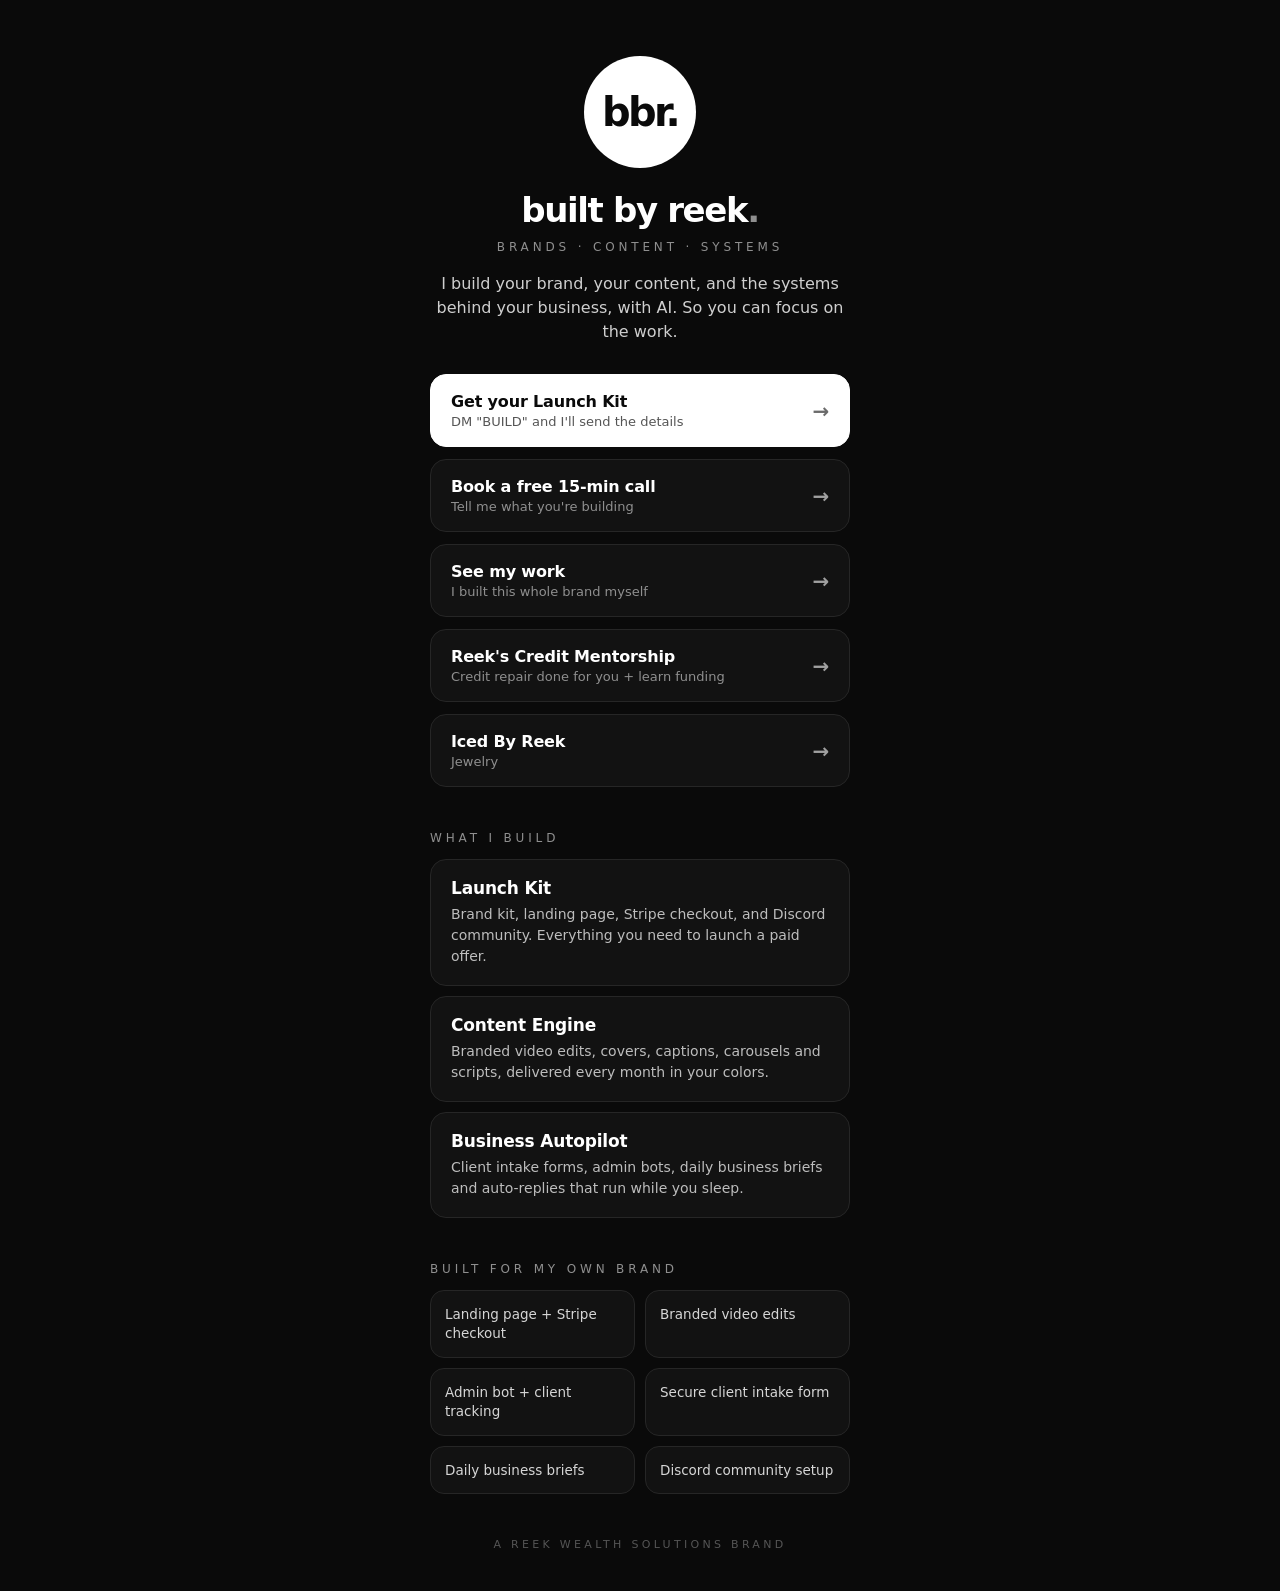
==== bbr/index.html @ bef9d637 "Add Built By Reek link-in-bio page at /bbr Co-Authored-By: Claude Opus 5.5 <noreply@anthropic.com> C" ====
<!doctype html>
<html lang="en"><head>
<meta charset="utf-8"><meta name="viewport" content="width=device-width,initial-scale=1">
<title>built by reek.</title>
<meta name="description" content="Brands, content & systems built with AI. A Reek Wealth Solutions brand.">
<meta property="og:title" content="built by reek.">
<meta property="og:description" content="Brands · Content · Systems, built with AI.">
<meta property="og:image" content="https://reeksolutions.github.io/bbr/og.jpg">
<meta name="theme-color" content="#0a0a0a">
<link rel="icon" href="favicon.png"><link rel="apple-touch-icon" href="icon.png">
<style>
@font-face{font-family:IT;font-weight:800;font-display:swap;src:url(inter-tight-latin-800-normal.woff2)}
@font-face{font-family:IT;font-weight:500;font-display:swap;src:url(inter-tight-latin-500-normal.woff2)}
:root{--bg:#0a0a0a;--fg:#fff;--dim:#8f8f8f;--line:#262626;--card:#121212}
*{margin:0;padding:0;box-sizing:border-box}
html{-webkit-text-size-adjust:100%}
body{background:var(--bg);color:var(--fg);font-family:IT,system-ui,-apple-system,sans-serif;font-weight:500;min-height:100vh;display:flex;justify-content:center}
.wrap{width:100%;max-width:460px;padding:56px 20px 40px}
header{text-align:center}
.dot{width:112px;height:112px;border-radius:50%;background:#fff;color:#0a0a0a;display:flex;align-items:center;justify-content:center;margin:0 auto;font-weight:800;font-size:40px;letter-spacing:-.065em}
h1{font-weight:800;font-size:34px;letter-spacing:-.04em;margin-top:22px}
h1 i{font-style:normal;color:var(--dim)}
.tag{margin-top:10px;font-size:12px;letter-spacing:.32em;color:var(--dim)}
.lede{margin-top:18px;font-size:16px;line-height:1.5;color:#cfcfcf}
.links{margin-top:30px;display:flex;flex-direction:column;gap:12px}
.btn{display:flex;align-items:center;justify-content:space-between;gap:12px;padding:17px 20px;border-radius:16px;border:1px solid var(--line);background:var(--card);color:var(--fg);text-decoration:none;font-weight:800;font-size:16px;letter-spacing:-.01em;transition:transform .12s,border-color .12s}
.btn:hover{border-color:#555;transform:translateY(-1px)}
.btn small{display:block;font-weight:500;font-size:13px;color:var(--dim);margin-top:3px;letter-spacing:0}
.btn.primary{background:#fff;color:#0a0a0a;border-color:#fff}
.btn.primary small{color:#555}
.arr{font-size:20px;opacity:.6;flex:none}
h2{margin:44px 0 14px;font-size:12px;letter-spacing:.32em;color:var(--dim);font-weight:500}
.svc{border:1px solid var(--line);border-radius:16px;padding:18px 20px;margin-bottom:10px;background:var(--card)}
.svc b{font-weight:800;font-size:17px;letter-spacing:-.01em}
.svc p{margin-top:6px;font-size:14px;line-height:1.5;color:#bdbdbd}
.proof{display:grid;grid-template-columns:1fr 1fr;gap:10px}
.proof div{border:1px solid var(--line);border-radius:14px;padding:14px;font-size:13.5px;line-height:1.4;color:#d6d6d6;background:var(--card)}
footer{margin-top:44px;text-align:center;font-size:11px;letter-spacing:.3em;color:#555}
</style></head><body><div class="wrap">

<header>
 <div class="dot">bbr.</div>
 <h1>built by reek<i>.</i></h1>
 <div class="tag">BRANDS · CONTENT · SYSTEMS</div>
 <p class="lede">I build your brand, your content, and the systems behind your business, with AI. So you can focus on the work.</p>
</header>

<nav class="links">
 <a class="btn primary" href="https://ig.me/m/builtbyreek"><span>Get your Launch Kit<small>DM "BUILD" and I'll send the details</small></span><span class="arr">→</span></a>
 <a class="btn" href="https://ig.me/m/builtbyreek"><span>Book a free 15-min call<small>Tell me what you're building</small></span><span class="arr">→</span></a>
 <a class="btn" href="https://reeksolutions.github.io/"><span>See my work<small>I built this whole brand myself</small></span><span class="arr">→</span></a>
 <a class="btn" href="https://reeksolutions.github.io/"><span>Reek's Credit Mentorship<small>Credit repair done for you + learn funding</small></span><span class="arr">→</span></a>
 <a class="btn" href="https://instagram.com/icedbyreek"><span>Iced By Reek<small>Jewelry</small></span><span class="arr">→</span></a>
</nav>

<h2>WHAT I BUILD</h2>
<div class="svc"><b>Launch Kit</b><p>Brand kit, landing page, Stripe checkout, and Discord community. Everything you need to launch a paid offer.</p></div>
<div class="svc"><b>Content Engine</b><p>Branded video edits, covers, captions, carousels and scripts, delivered every month in your colors.</p></div>
<div class="svc"><b>Business Autopilot</b><p>Client intake forms, admin bots, daily business briefs and auto-replies that run while you sleep.</p></div>

<h2>BUILT FOR MY OWN BRAND</h2>
<div class="proof">
 <div>Landing page + Stripe checkout</div><div>Branded video edits</div>
 <div>Admin bot + client tracking</div><div>Secure client intake form</div>
 <div>Daily business briefs</div><div>Discord community setup</div>
</div>

<footer>A REEK WEALTH SOLUTIONS BRAND</footer>
</div></body></html>
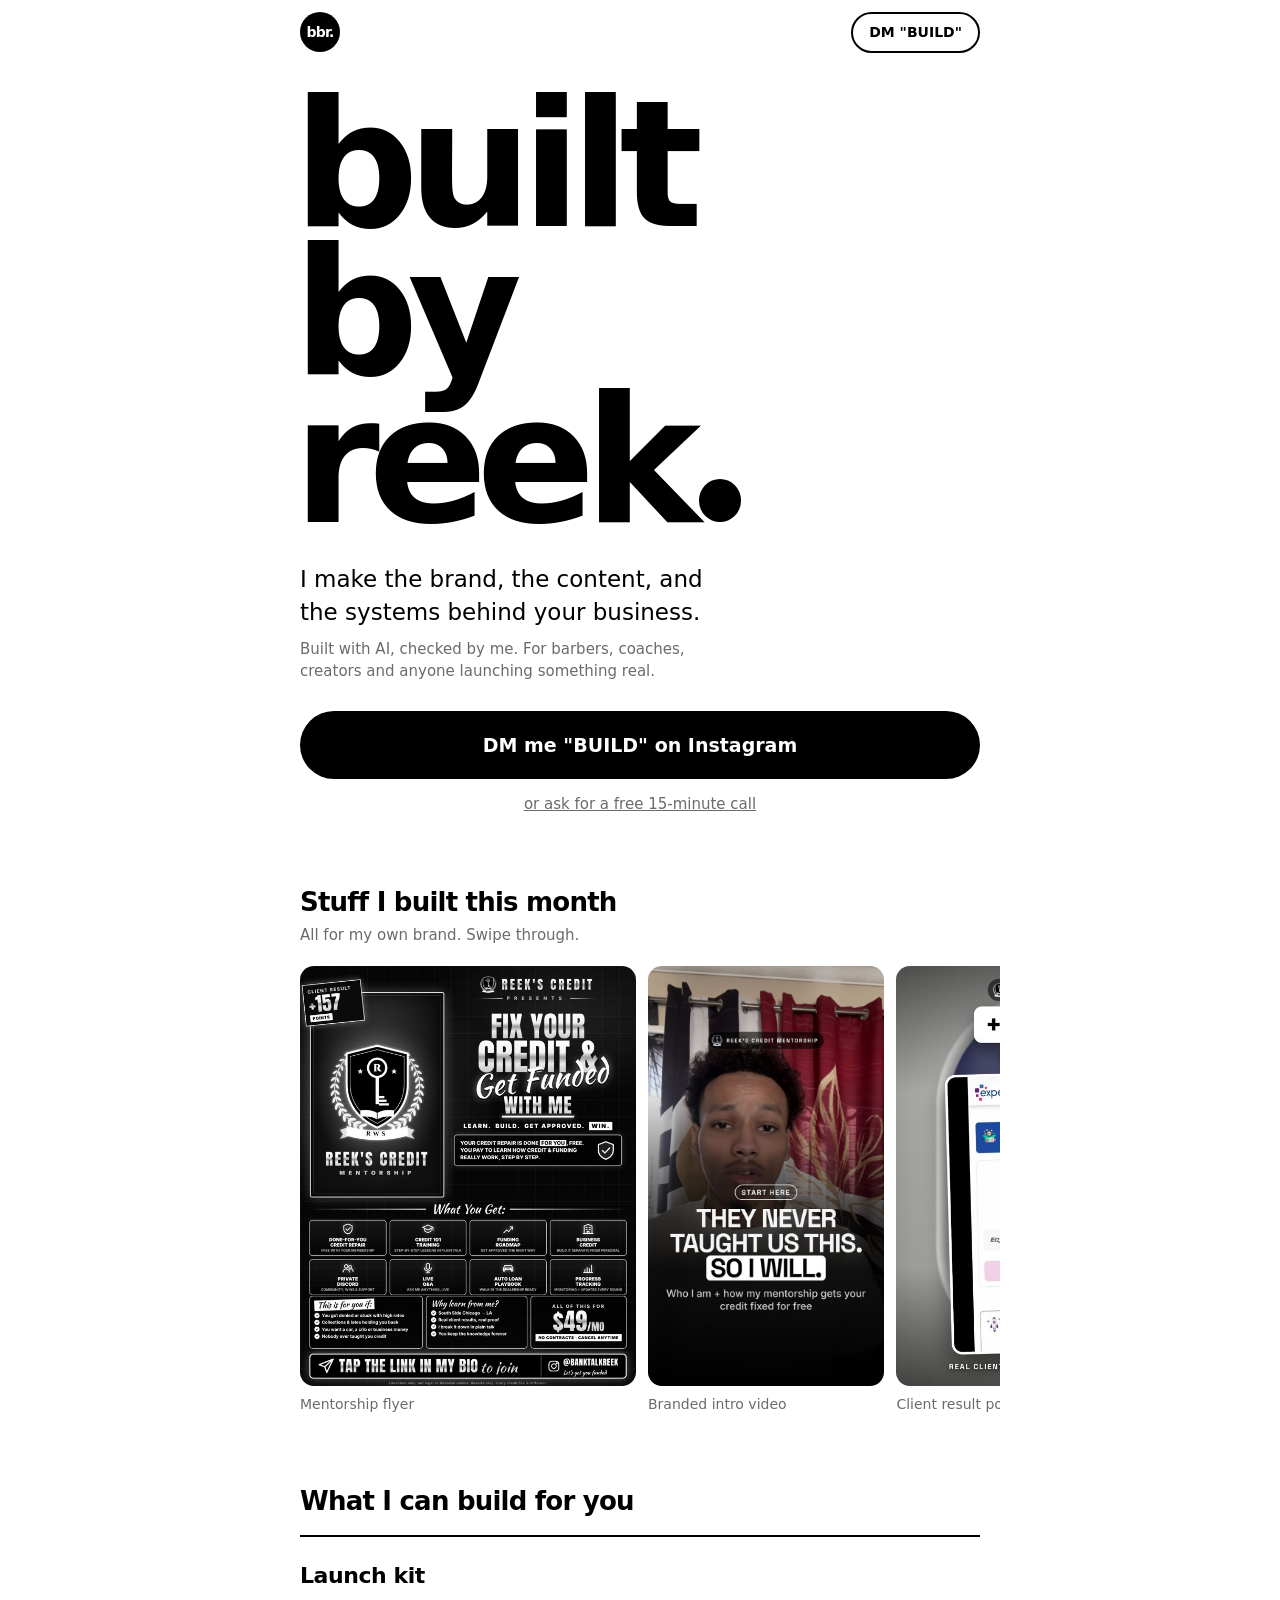
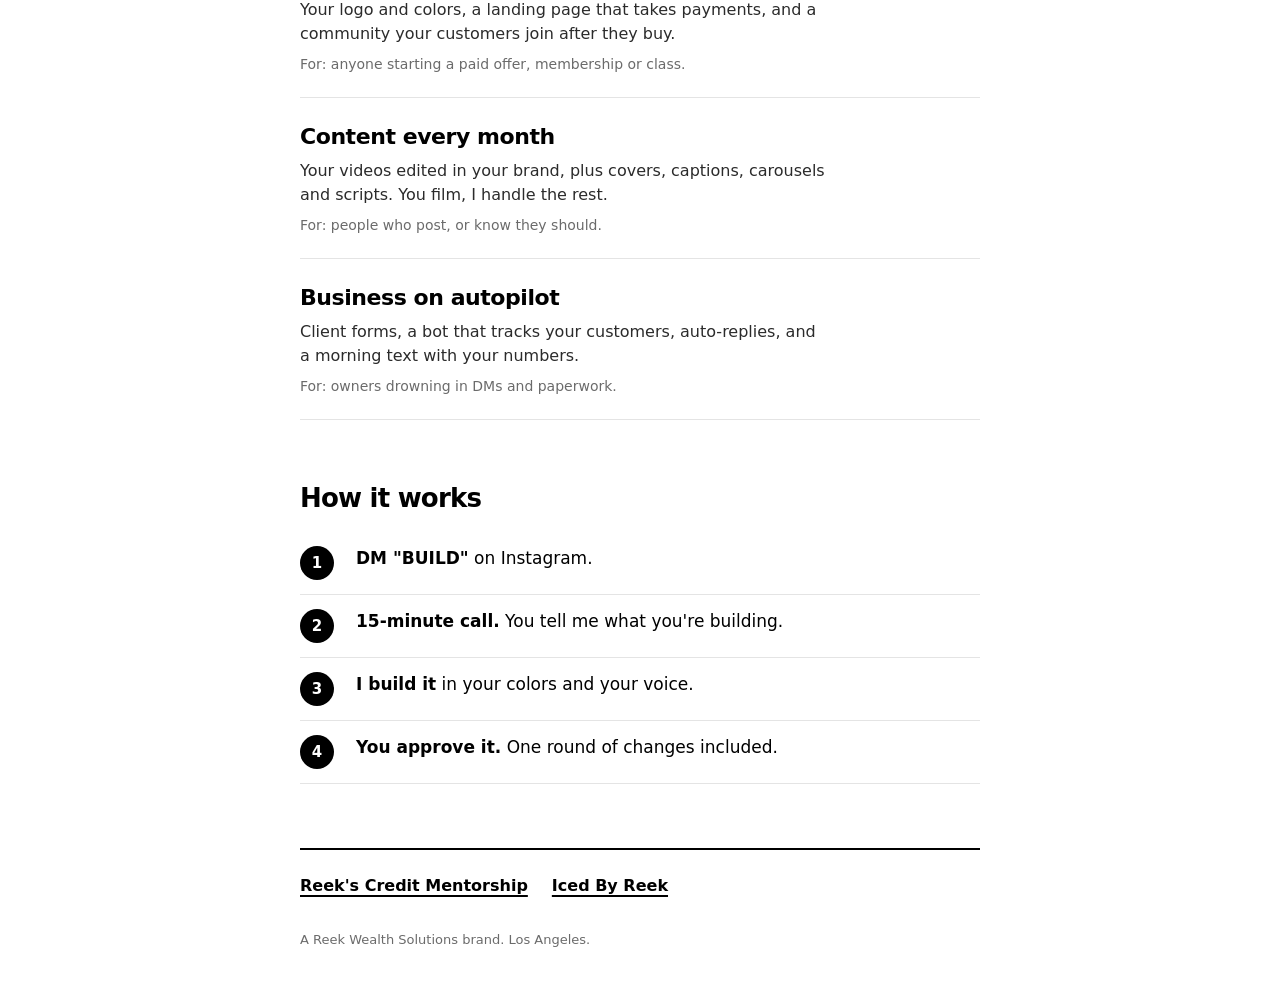
==== commit 405434d3: "Redesign Built By Reek page: work wall, offers, steps Co-Authored-By: Claude Opus 5.5 <noreply@anthr" ====
--- a/bbr/index.html
+++ b/bbr/index.html
@@ -2,68 +2,126 @@
 <html lang="en"><head>
 <meta charset="utf-8"><meta name="viewport" content="width=device-width,initial-scale=1">
 <title>built by reek.</title>
-<meta name="description" content="Brands, content & systems built with AI. A Reek Wealth Solutions brand.">
+<meta name="description" content="I build your brand, your content, and the systems behind your business. A Reek Wealth Solutions brand from Los Angeles.">
 <meta property="og:title" content="built by reek.">
-<meta property="og:description" content="Brands · Content · Systems, built with AI.">
+<meta property="og:description" content="Brands, content and systems for people building something.">
 <meta property="og:image" content="https://reeksolutions.github.io/bbr/og.jpg">
-<meta name="theme-color" content="#0a0a0a">
+<meta name="theme-color" content="#ffffff">
 <link rel="icon" href="favicon.png"><link rel="apple-touch-icon" href="icon.png">
 <style>
 @font-face{font-family:IT;font-weight:800;font-display:swap;src:url(inter-tight-latin-800-normal.woff2)}
 @font-face{font-family:IT;font-weight:500;font-display:swap;src:url(inter-tight-latin-500-normal.woff2)}
-:root{--bg:#0a0a0a;--fg:#fff;--dim:#8f8f8f;--line:#262626;--card:#121212}
+:root{--ink:#000;--paper:#fff;--soft:#6b6b6b;--rule:#e4e4e4;--wash:#f3f3f3}
 *{margin:0;padding:0;box-sizing:border-box}
 html{-webkit-text-size-adjust:100%}
-body{background:var(--bg);color:var(--fg);font-family:IT,system-ui,-apple-system,sans-serif;font-weight:500;min-height:100vh;display:flex;justify-content:center}
-.wrap{width:100%;max-width:460px;padding:56px 20px 40px}
-header{text-align:center}
-.dot{width:112px;height:112px;border-radius:50%;background:#fff;color:#0a0a0a;display:flex;align-items:center;justify-content:center;margin:0 auto;font-weight:800;font-size:40px;letter-spacing:-.065em}
-h1{font-weight:800;font-size:34px;letter-spacing:-.04em;margin-top:22px}
-h1 i{font-style:normal;color:var(--dim)}
-.tag{margin-top:10px;font-size:12px;letter-spacing:.32em;color:var(--dim)}
-.lede{margin-top:18px;font-size:16px;line-height:1.5;color:#cfcfcf}
-.links{margin-top:30px;display:flex;flex-direction:column;gap:12px}
-.btn{display:flex;align-items:center;justify-content:space-between;gap:12px;padding:17px 20px;border-radius:16px;border:1px solid var(--line);background:var(--card);color:var(--fg);text-decoration:none;font-weight:800;font-size:16px;letter-spacing:-.01em;transition:transform .12s,border-color .12s}
-.btn:hover{border-color:#555;transform:translateY(-1px)}
-.btn small{display:block;font-weight:500;font-size:13px;color:var(--dim);margin-top:3px;letter-spacing:0}
-.btn.primary{background:#fff;color:#0a0a0a;border-color:#fff}
-.btn.primary small{color:#555}
-.arr{font-size:20px;opacity:.6;flex:none}
-h2{margin:44px 0 14px;font-size:12px;letter-spacing:.32em;color:var(--dim);font-weight:500}
-.svc{border:1px solid var(--line);border-radius:16px;padding:18px 20px;margin-bottom:10px;background:var(--card)}
-.svc b{font-weight:800;font-size:17px;letter-spacing:-.01em}
-.svc p{margin-top:6px;font-size:14px;line-height:1.5;color:#bdbdbd}
-.proof{display:grid;grid-template-columns:1fr 1fr;gap:10px}
-.proof div{border:1px solid var(--line);border-radius:14px;padding:14px;font-size:13.5px;line-height:1.4;color:#d6d6d6;background:var(--card)}
-footer{margin-top:44px;text-align:center;font-size:11px;letter-spacing:.3em;color:#555}
-</style></head><body><div class="wrap">
+body{background:var(--paper);color:var(--ink);font-family:IT,system-ui,-apple-system,sans-serif;font-weight:500;line-height:1.5}
+a{color:inherit}
+a:focus-visible,button:focus-visible{outline:3px solid var(--ink);outline-offset:3px}
+.page{max-width:720px;margin:0 auto;padding:0 20px}
 
-<header>
- <div class="dot">bbr.</div>
- <h1>built by reek<i>.</i></h1>
- <div class="tag">BRANDS · CONTENT · SYSTEMS</div>
- <p class="lede">I build your brand, your content, and the systems behind your business, with AI. So you can focus on the work.</p>
-</header>
+/* top bar */
+.top{position:sticky;top:0;z-index:5;background:rgba(255,255,255,.92);backdrop-filter:blur(8px);-webkit-backdrop-filter:blur(8px)}
+.top .page{display:flex;align-items:center;justify-content:space-between;height:64px}
+.mark{width:40px;height:40px;border-radius:50%;background:var(--ink);color:var(--paper);display:flex;align-items:center;justify-content:center;font-weight:800;font-size:14px;letter-spacing:-.06em;text-decoration:none}
+.pill{font-weight:800;font-size:14px;text-decoration:none;border:2px solid var(--ink);border-radius:999px;padding:8px 16px}
 
-<nav class="links">
- <a class="btn primary" href="https://ig.me/m/builtbyreek"><span>Get your Launch Kit<small>DM "BUILD" and I'll send the details</small></span><span class="arr">→</span></a>
- <a class="btn" href="https://ig.me/m/builtbyreek"><span>Book a free 15-min call<small>Tell me what you're building</small></span><span class="arr">→</span></a>
- <a class="btn" href="https://reeksolutions.github.io/"><span>See my work<small>I built this whole brand myself</small></span><span class="arr">→</span></a>
- <a class="btn" href="https://reeksolutions.github.io/"><span>Reek's Credit Mentorship<small>Credit repair done for you + learn funding</small></span><span class="arr">→</span></a>
- <a class="btn" href="https://instagram.com/icedbyreek"><span>Iced By Reek<small>Jewelry</small></span><span class="arr">→</span></a>
-</nav>
+/* hero */
+.hero{padding:28px 0 8px}
+.big{font-weight:800;font-size:clamp(76px,24.5vw,176px);line-height:.84;letter-spacing:-.065em;margin-left:-.04em}
+.big span{display:block}
+.big .end{color:var(--ink)}
+.big .end b{font-weight:800;display:inline-block;width:.24em;height:.24em;border-radius:50%;background:var(--ink);margin-left:.05em;vertical-align:baseline}
+.what{margin-top:28px;font-size:20px;line-height:1.4;max-width:30ch}
+.who{margin-top:10px;color:var(--soft);font-size:15px;max-width:44ch}
+.cta{display:block;margin-top:28px;background:var(--ink);color:var(--paper);text-decoration:none;font-weight:800;font-size:19px;text-align:center;padding:20px;border-radius:999px}
+.alt{display:block;text-align:center;margin-top:14px;font-size:15px;color:var(--soft)}
 
-<h2>WHAT I BUILD</h2>
-<div class="svc"><b>Launch Kit</b><p>Brand kit, landing page, Stripe checkout, and Discord community. Everything you need to launch a paid offer.</p></div>
-<div class="svc"><b>Content Engine</b><p>Branded video edits, covers, captions, carousels and scripts, delivered every month in your colors.</p></div>
-<div class="svc"><b>Business Autopilot</b><p>Client intake forms, admin bots, daily business briefs and auto-replies that run while you sleep.</p></div>
+/* work wall */
+.sec{margin-top:64px}
+.sec h2{font-weight:800;font-size:26px;letter-spacing:-.03em;line-height:1.15}
+.sec .note{color:var(--soft);font-size:15px;margin-top:6px}
+.wall{display:flex;gap:12px;overflow-x:auto;scroll-snap-type:x mandatory;scroll-padding-left:20px;padding:20px 20px 8px;margin:0 -20px;scrollbar-width:none}
+.wall::-webkit-scrollbar{display:none}
+.wall figure{flex:0 0 auto;scroll-snap-align:start}
+.wall img{display:block;height:340px;width:auto;border-radius:14px;background:var(--wash)}
+.wall figcaption{font-size:14px;margin-top:8px;color:var(--soft)}
 
-<h2>BUILT FOR MY OWN BRAND</h2>
-<div class="proof">
- <div>Landing page + Stripe checkout</div><div>Branded video edits</div>
- <div>Admin bot + client tracking</div><div>Secure client intake form</div>
- <div>Daily business briefs</div><div>Discord community setup</div>
-</div>
+/* offers */
+.offers{margin-top:18px;border-top:2px solid var(--ink)}
+.offer{padding:22px 0;border-bottom:1px solid var(--rule)}
+.offer h3{font-weight:800;font-size:22px;letter-spacing:-.02em}
+.offer p{margin-top:6px;font-size:16px;color:#2b2b2b;max-width:52ch}
+.offer .for{margin-top:8px;font-size:14px;color:var(--soft)}
 
-<footer>A REEK WEALTH SOLUTIONS BRAND</footer>
-</div></body></html>
+/* steps */
+.steps{margin-top:18px;list-style:none;counter-reset:s}
+.steps li{counter-increment:s;display:grid;grid-template-columns:44px 1fr;gap:12px;padding:14px 0;border-bottom:1px solid var(--rule);font-size:17px}
+.steps li:before{content:counter(s);width:34px;height:34px;border-radius:50%;background:var(--ink);color:var(--paper);font-weight:800;font-size:15px;display:flex;align-items:center;justify-content:center}
+.steps b{font-weight:800}
+
+/* footer */
+.more{margin-top:64px;padding:24px 0;border-top:2px solid var(--ink);display:flex;flex-wrap:wrap;gap:10px 24px;font-size:16px}
+.more a{font-weight:800;text-decoration:underline;text-underline-offset:4px;text-decoration-thickness:2px}
+.foot{padding:8px 0 48px;color:var(--soft);font-size:13px}
+
+/* one load moment */
+@media (prefers-reduced-motion:no-preference){
+ .big span{opacity:0;transform:translateY(.25em);animation:up .7s cubic-bezier(.2,.8,.2,1) forwards}
+ .big span:nth-child(2){animation-delay:.08s}.big span:nth-child(3){animation-delay:.16s}
+ @keyframes up{to{opacity:1;transform:none}}
+}
+@media (min-width:640px){.wall img{height:420px}.what{font-size:23px}}
+</style></head><body>
+
+<div class="top"><div class="page">
+ <a class="mark" href="#" aria-label="built by reek, home">bbr.</a>
+ <a class="pill" href="https://ig.me/m/builtbyreek">DM "BUILD"</a>
+</div></div>
+
+<main class="page">
+ <section class="hero">
+  <h1 class="big" aria-label="built by reek."><span>built</span><span>by</span><span class="end">reek<b></b></span></h1>
+  <p class="what">I make the brand, the content, and the systems behind your business.</p>
+  <p class="who">Built with AI, checked by me. For barbers, coaches, creators and anyone launching something real.</p>
+  <a class="cta" href="https://ig.me/m/builtbyreek">DM me "BUILD" on Instagram</a>
+  <a class="alt" href="https://ig.me/m/builtbyreek">or ask for a free 15-minute call</a>
+ </section>
+
+ <section class="sec">
+  <h2>Stuff I built this month</h2>
+  <p class="note">All for my own brand. Swipe through.</p>
+  <div class="wall">
+   <figure><img src="work/flyer.jpg" alt="Mentorship flyer listing what members get" loading="lazy" width="272" height="340"><figcaption>Mentorship flyer</figcaption></figure>
+   <figure><img src="work/intro.jpg" alt="Intro video cover" loading="lazy" width="191" height="340"><figcaption>Branded intro video</figcaption></figure>
+   <figure><img src="work/result.jpg" alt="Client result post showing a 157 point score increase" loading="lazy" width="272" height="340"><figcaption>Client result post</figcaption></figure>
+   <figure><img src="work/live.jpg" alt="TikTok live background with offers and results" loading="lazy" width="191" height="340"><figcaption>TikTok live background</figcaption></figure>
+   <figure><img src="work/carousel.jpg" alt="Carousel cover about the 30 percent rule" loading="lazy" width="272" height="340"><figcaption>One of 20 carousels</figcaption></figure>
+  </div>
+ </section>
+
+ <section class="sec">
+  <h2>What I can build for you</h2>
+  <div class="offers">
+   <div class="offer"><h3>Launch kit</h3><p>Your logo and colors, a landing page that takes payments, and a community your customers join after they buy.</p><p class="for">For: anyone starting a paid offer, membership or class.</p></div>
+   <div class="offer"><h3>Content every month</h3><p>Your videos edited in your brand, plus covers, captions, carousels and scripts. You film, I handle the rest.</p><p class="for">For: people who post, or know they should.</p></div>
+   <div class="offer"><h3>Business on autopilot</h3><p>Client forms, a bot that tracks your customers, auto-replies, and a morning text with your numbers.</p><p class="for">For: owners drowning in DMs and paperwork.</p></div>
+  </div>
+ </section>
+
+ <section class="sec">
+  <h2>How it works</h2>
+  <ol class="steps">
+   <li><span><b>DM "BUILD"</b> on Instagram.</span></li>
+   <li><span><b>15-minute call.</b> You tell me what you're building.</span></li>
+   <li><span><b>I build it</b> in your colors and your voice.</span></li>
+   <li><span><b>You approve it.</b> One round of changes included.</span></li>
+  </ol>
+ </section>
+
+ <nav class="more" aria-label="Other Reek brands">
+  <a href="https://reeksolutions.github.io/">Reek's Credit Mentorship</a>
+  <a href="https://instagram.com/icedbyreek">Iced By Reek</a>
+ </nav>
+ <p class="foot">A Reek Wealth Solutions brand. Los Angeles.</p>
+</main>
+</body></html>
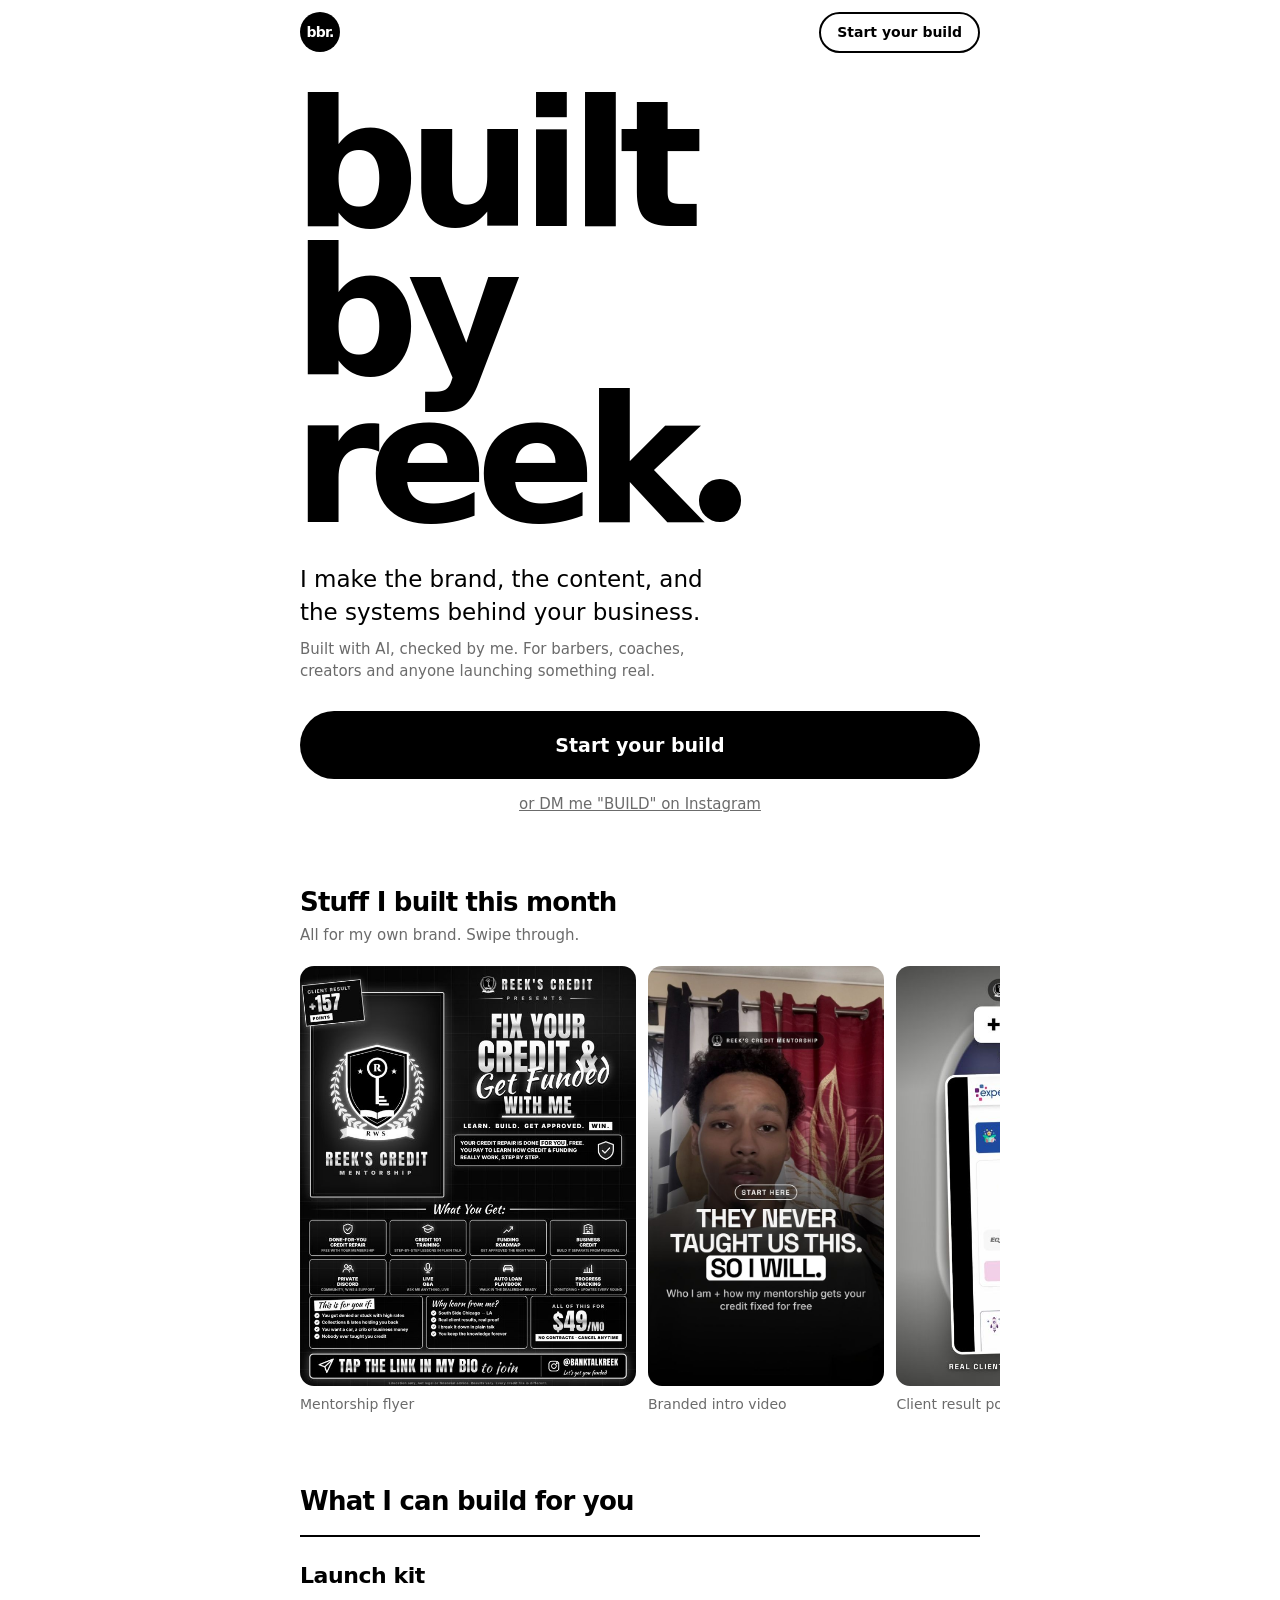
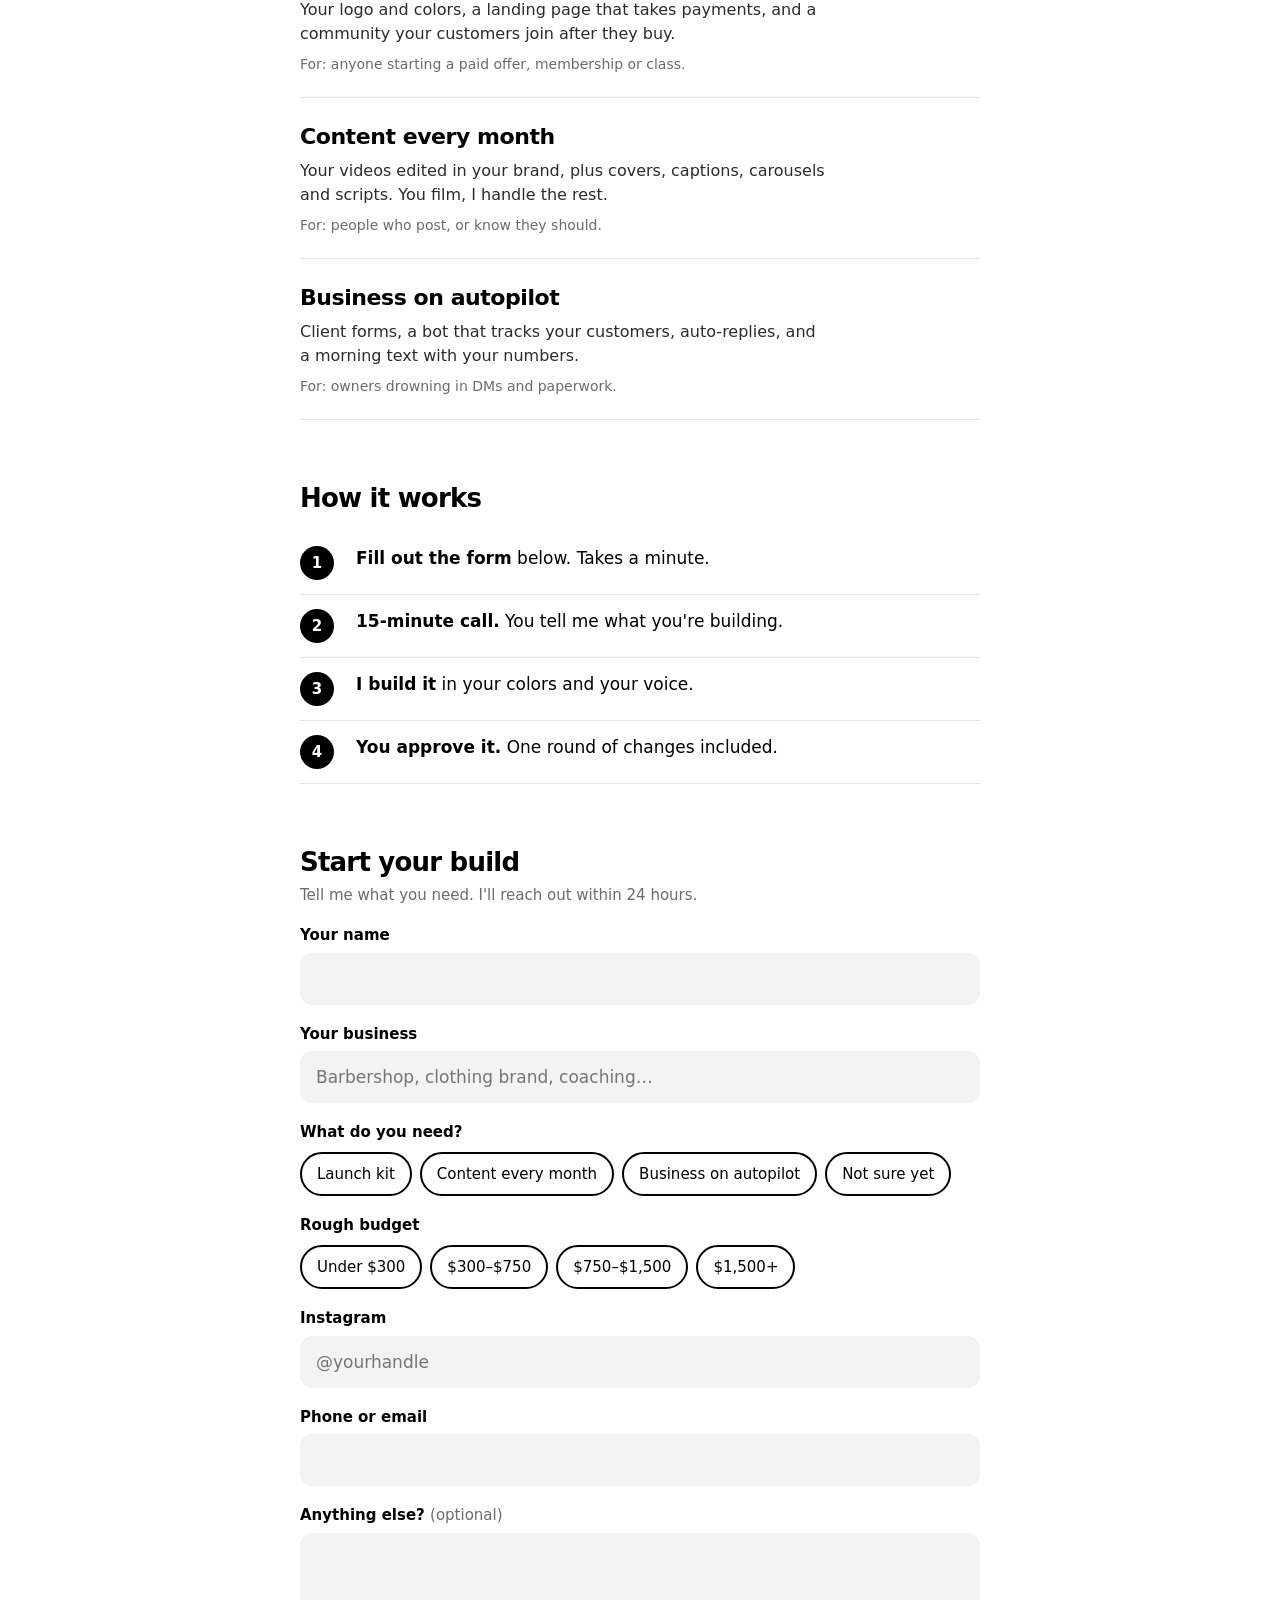
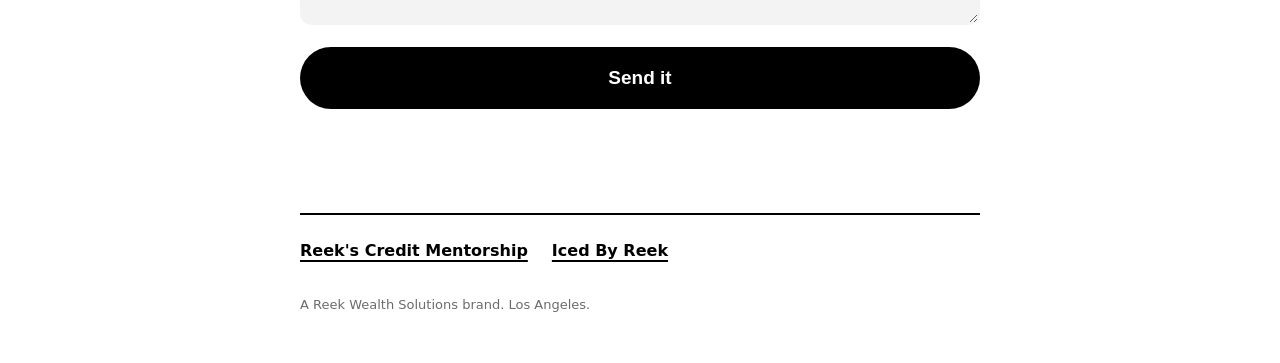
==== commit eab834d5: "Add Start your build lead form to Built By Reek page Co-Authored-By: Claude Opus 5.5 <noreply@anthro" ====
--- a/bbr/index.html
+++ b/bbr/index.html
@@ -59,6 +59,29 @@
 .steps li:before{content:counter(s);width:34px;height:34px;border-radius:50%;background:var(--ink);color:var(--paper);font-weight:800;font-size:15px;display:flex;align-items:center;justify-content:center}
 .steps b{font-weight:800}
 
+
+/* form */
+#start{scroll-margin-top:76px}
+.form{margin-top:18px;display:flex;flex-direction:column;gap:18px}
+.form label{display:flex;flex-direction:column;gap:6px;font-weight:800;font-size:15px}
+.form .opt{font-weight:500;color:var(--soft)}
+.form input:not([type=radio]),.form textarea{font:500 17px IT,system-ui,sans-serif;color:var(--ink);background:var(--wash);border:2px solid transparent;border-radius:12px;padding:14px;width:100%}
+.form input:focus,.form textarea:focus{outline:none;border-color:var(--ink);background:#fff}
+.form fieldset{border:0}
+.form legend{font-weight:800;font-size:15px;margin-bottom:8px}
+.chips{display:flex;flex-wrap:wrap;gap:8px}
+.chips label{flex-direction:row;font-weight:500}
+.chips input{position:absolute;opacity:0;pointer-events:none}
+.chips span{display:block;border:2px solid var(--ink);border-radius:999px;padding:9px 15px;font-size:15px;cursor:pointer}
+.chips input:checked+span{background:var(--ink);color:var(--paper)}
+.chips input:focus-visible+span{outline:3px solid var(--ink);outline-offset:3px}
+.hp{position:absolute;left:-9999px;width:1px;height:1px}
+.form button{border:0;cursor:pointer;margin-top:4px;width:100%}
+.form button[disabled]{opacity:.6}
+.msg{font-size:15px;min-height:1.5em}
+.done h3{font-weight:800;font-size:28px;letter-spacing:-.03em}
+.done p{margin-top:8px;color:var(--soft)}
+
 /* footer */
 .more{margin-top:64px;padding:24px 0;border-top:2px solid var(--ink);display:flex;flex-wrap:wrap;gap:10px 24px;font-size:16px}
 .more a{font-weight:800;text-decoration:underline;text-underline-offset:4px;text-decoration-thickness:2px}
@@ -75,7 +98,7 @@
 
 <div class="top"><div class="page">
  <a class="mark" href="#" aria-label="built by reek, home">bbr.</a>
- <a class="pill" href="https://ig.me/m/builtbyreek">DM "BUILD"</a>
+ <a class="pill" href="#start">Start your build</a>
 </div></div>
 
 <main class="page">
@@ -83,8 +106,8 @@
   <h1 class="big" aria-label="built by reek."><span>built</span><span>by</span><span class="end">reek<b></b></span></h1>
   <p class="what">I make the brand, the content, and the systems behind your business.</p>
   <p class="who">Built with AI, checked by me. For barbers, coaches, creators and anyone launching something real.</p>
-  <a class="cta" href="https://ig.me/m/builtbyreek">DM me "BUILD" on Instagram</a>
-  <a class="alt" href="https://ig.me/m/builtbyreek">or ask for a free 15-minute call</a>
+  <a class="cta" href="#start">Start your build</a>
+  <a class="alt" href="https://ig.me/m/builtbyreek">or DM me "BUILD" on Instagram</a>
  </section>
 
  <section class="sec">
@@ -111,11 +134,40 @@
  <section class="sec">
   <h2>How it works</h2>
   <ol class="steps">
-   <li><span><b>DM "BUILD"</b> on Instagram.</span></li>
+   <li><span><b>Fill out the form</b> below. Takes a minute.</span></li>
    <li><span><b>15-minute call.</b> You tell me what you're building.</span></li>
    <li><span><b>I build it</b> in your colors and your voice.</span></li>
    <li><span><b>You approve it.</b> One round of changes included.</span></li>
   </ol>
+ </section>
+
+ <section class="sec" id="start">
+  <h2>Start your build</h2>
+  <p class="note">Tell me what you need. I'll reach out within 24 hours.</p>
+  <form id="lead" class="form" novalidate>
+   <label>Your name<input name="name" autocomplete="name" required></label>
+   <label>Your business<input name="business" placeholder="Barbershop, clothing brand, coaching…"></label>
+   <fieldset><legend>What do you need?</legend>
+    <div class="chips">
+     <label><input type="radio" name="need" value="Launch kit"><span>Launch kit</span></label>
+     <label><input type="radio" name="need" value="Content every month"><span>Content every month</span></label>
+     <label><input type="radio" name="need" value="Business on autopilot"><span>Business on autopilot</span></label>
+     <label><input type="radio" name="need" value="Not sure yet"><span>Not sure yet</span></label>
+    </div></fieldset>
+   <fieldset><legend>Rough budget</legend>
+    <div class="chips">
+     <label><input type="radio" name="budget" value="Under $300"><span>Under $300</span></label>
+     <label><input type="radio" name="budget" value="$300–$750"><span>$300–$750</span></label>
+     <label><input type="radio" name="budget" value="$750–$1,500"><span>$750–$1,500</span></label>
+     <label><input type="radio" name="budget" value="$1,500+"><span>$1,500+</span></label>
+    </div></fieldset>
+   <label>Instagram<input name="instagram" placeholder="@yourhandle" autocapitalize="off"></label>
+   <label>Phone or email<input name="contact" autocomplete="email"></label>
+   <label><span>Anything else? <span class="opt">(optional)</span></span><textarea name="details" rows="3"></textarea></label>
+   <input class="hp" name="website" tabindex="-1" autocomplete="off" aria-hidden="true">
+   <button class="cta" type="submit">Send it</button>
+   <p class="msg" role="status" aria-live="polite"></p>
+  </form>
  </section>
 
  <nav class="more" aria-label="Other Reek brands">
@@ -124,4 +176,26 @@
  </nav>
  <p class="foot">A Reek Wealth Solutions brand. Los Angeles.</p>
 </main>
+<script>
+(function(){
+ var f=document.getElementById('lead'), msg=f.querySelector('.msg'), btn=f.querySelector('button');
+ f.addEventListener('submit',function(e){
+  e.preventDefault();
+  var d={}; new FormData(f).forEach(function(v,k){d[k]=v});
+  if(!d.name){msg.textContent='Add your name.';f.name.focus();return}
+  if(!d.contact&&!d.instagram){msg.textContent='Add your Instagram or a phone/email so I can reach you.';return}
+  btn.disabled=true; btn.textContent='Sending…'; msg.textContent='';
+  var slow=setTimeout(function(){msg.textContent='Still sending, waking up the server. Hang tight.'},6000);
+  fetch('https://aria-bot-w6j5.onrender.com/api/lead',{method:'POST',headers:{'Content-Type':'text/plain'},body:JSON.stringify(d)})
+   .then(function(r){return r.json()}).then(function(r){
+     clearTimeout(slow);
+     if(r.ok){f.outerHTML='<div class="done" id="lead"><h3>Got it, '+(d.name.split(' ')[0].replace(/[<>&]/g,''))+'.</h3><p>I\'ll reach out within 24 hours. Want to talk sooner? <a href="https://ig.me/m/builtbyreek">DM me on Instagram</a>.</p></div>'}
+     else{throw new Error(r.error||'')}
+   }).catch(function(err){
+     clearTimeout(slow); btn.disabled=false; btn.textContent='Send it';
+     msg.innerHTML=(err.message||'That didn\'t send.')+' You can also <a href="https://ig.me/m/builtbyreek">DM me "BUILD"</a>.';
+   });
+ });
+})();
+</script>
 </body></html>
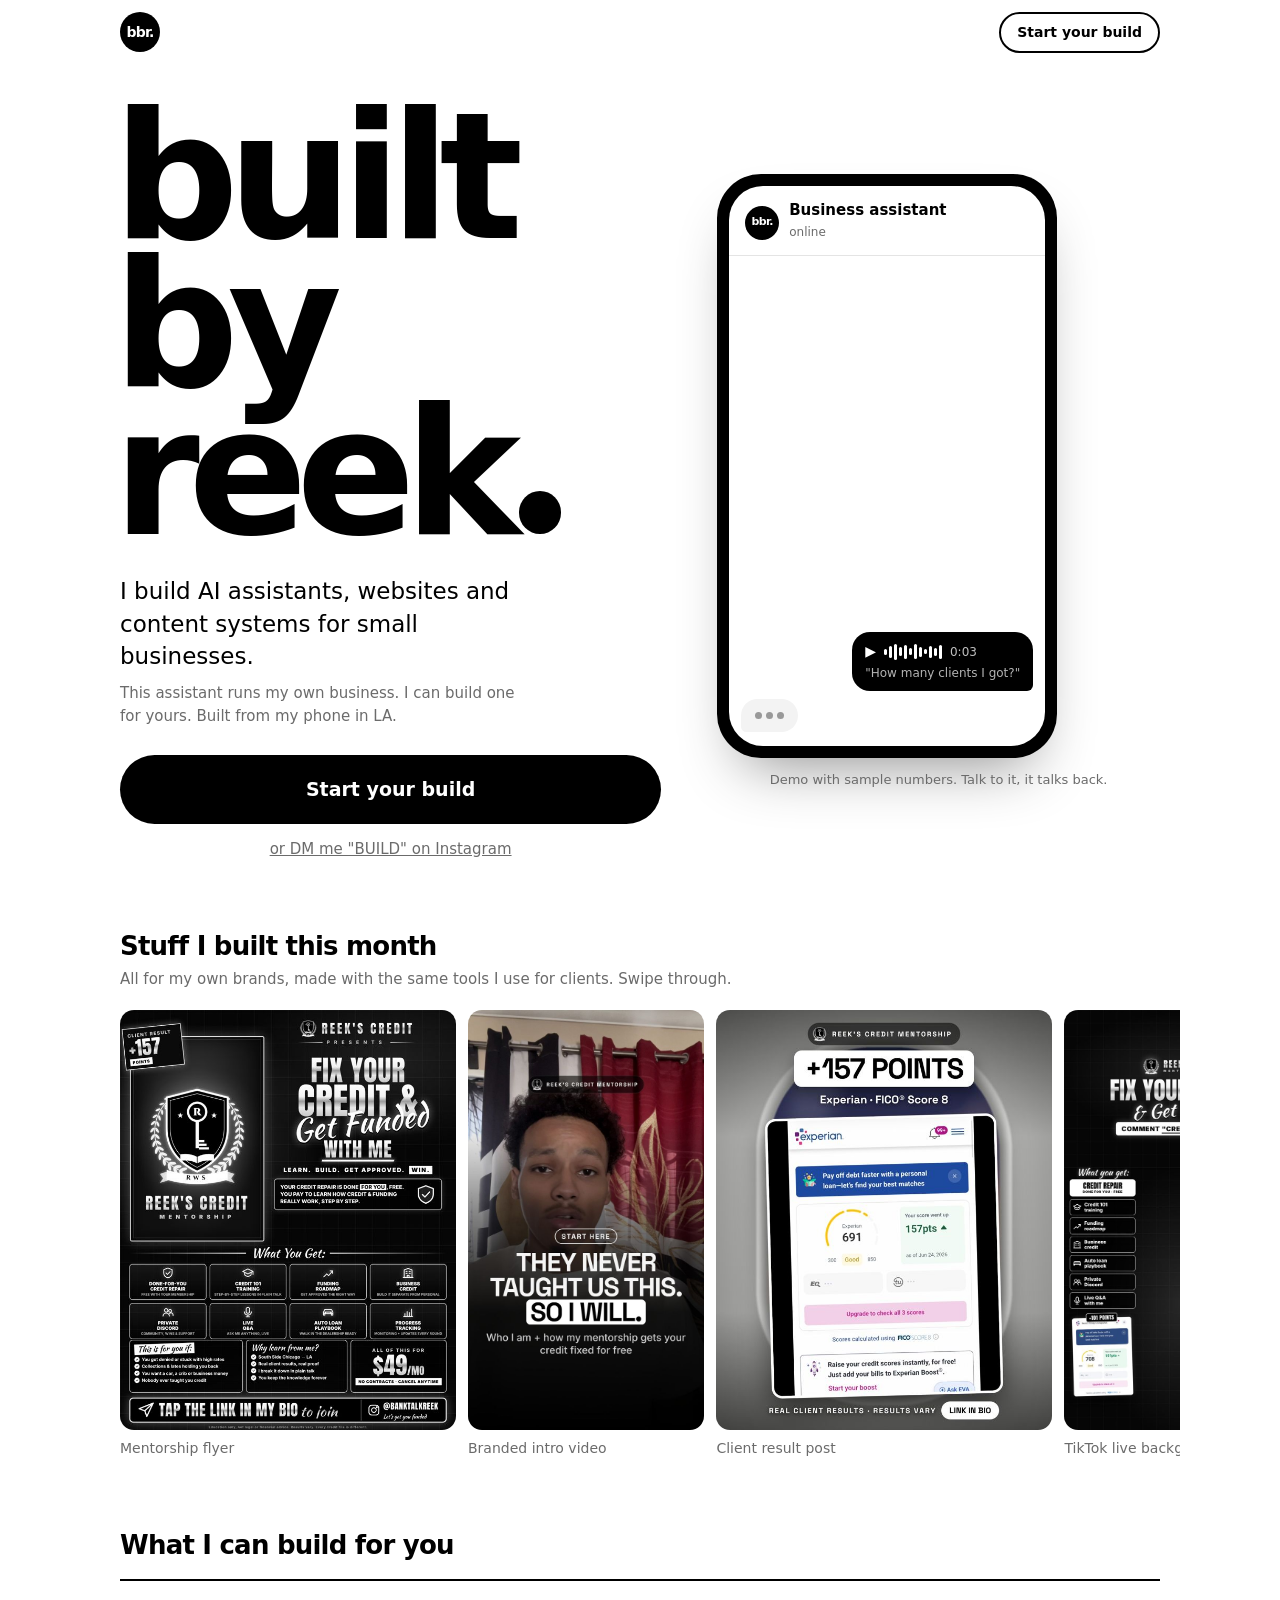
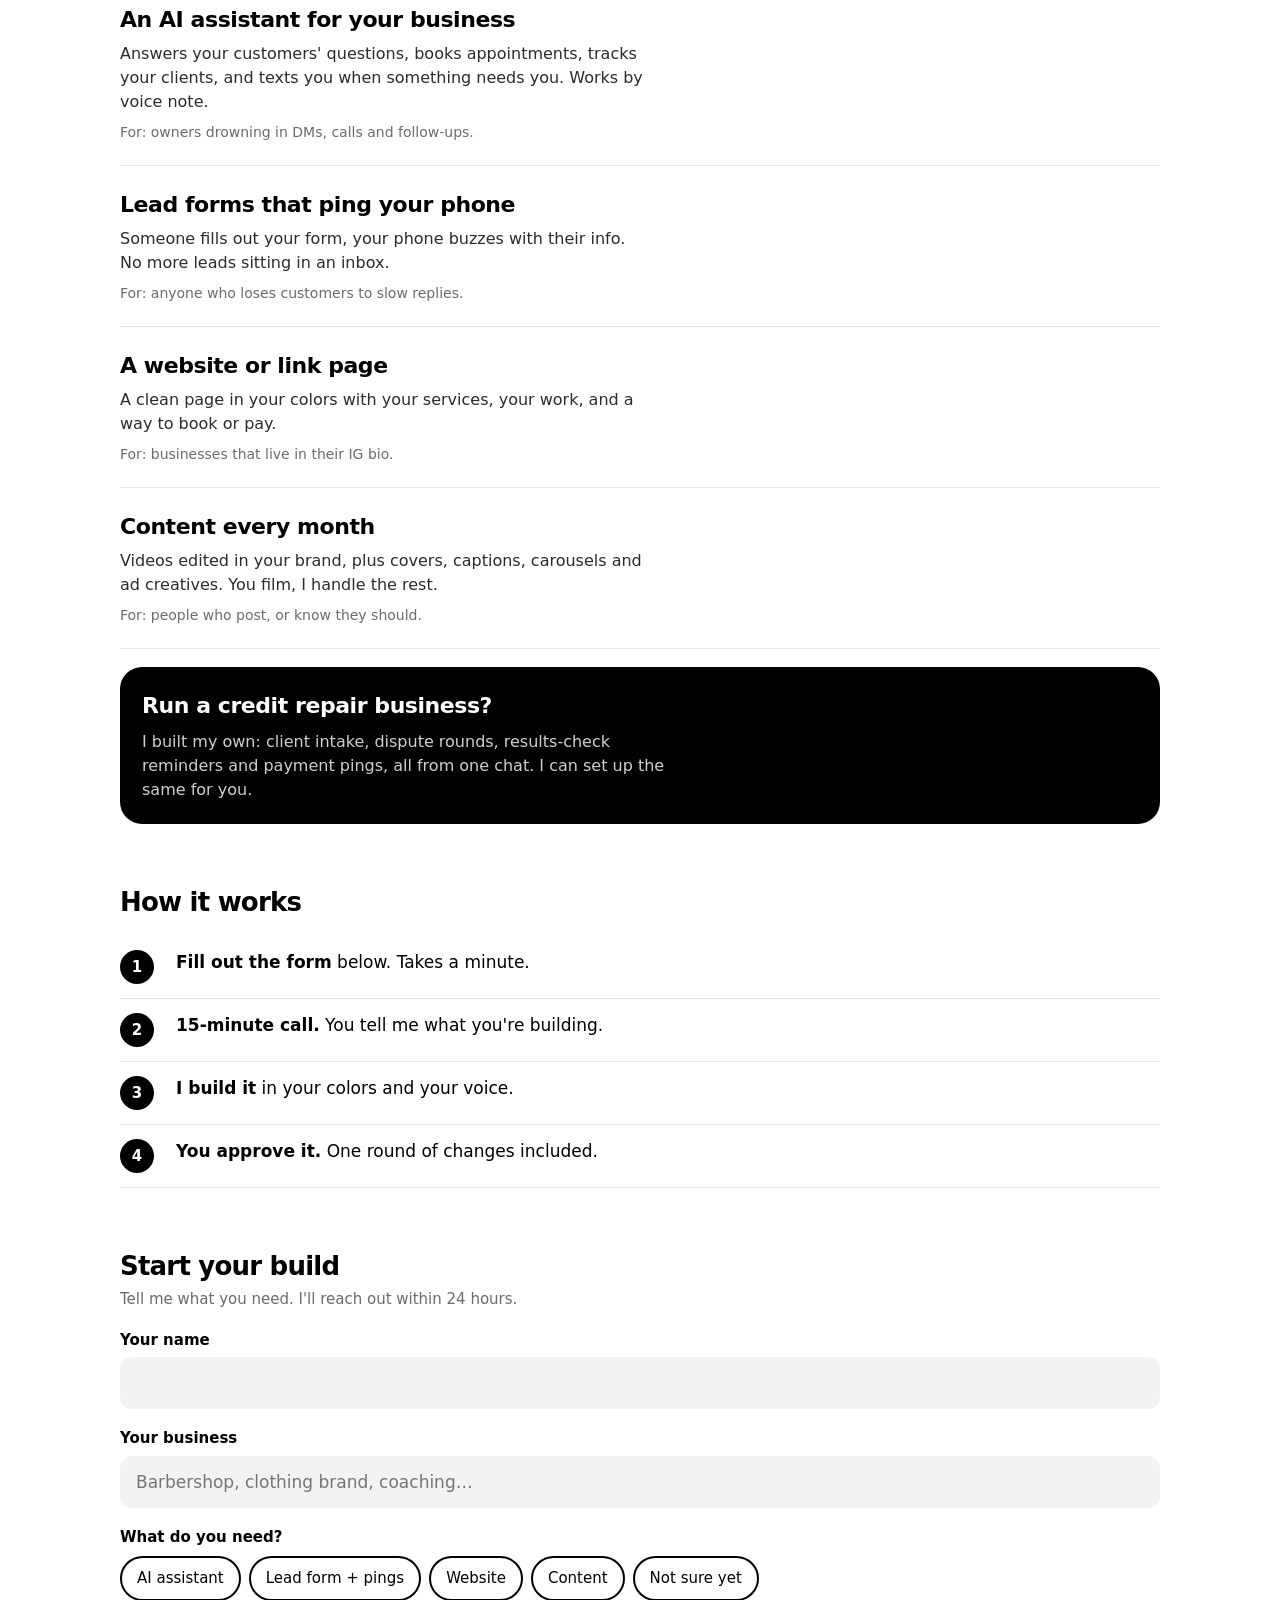
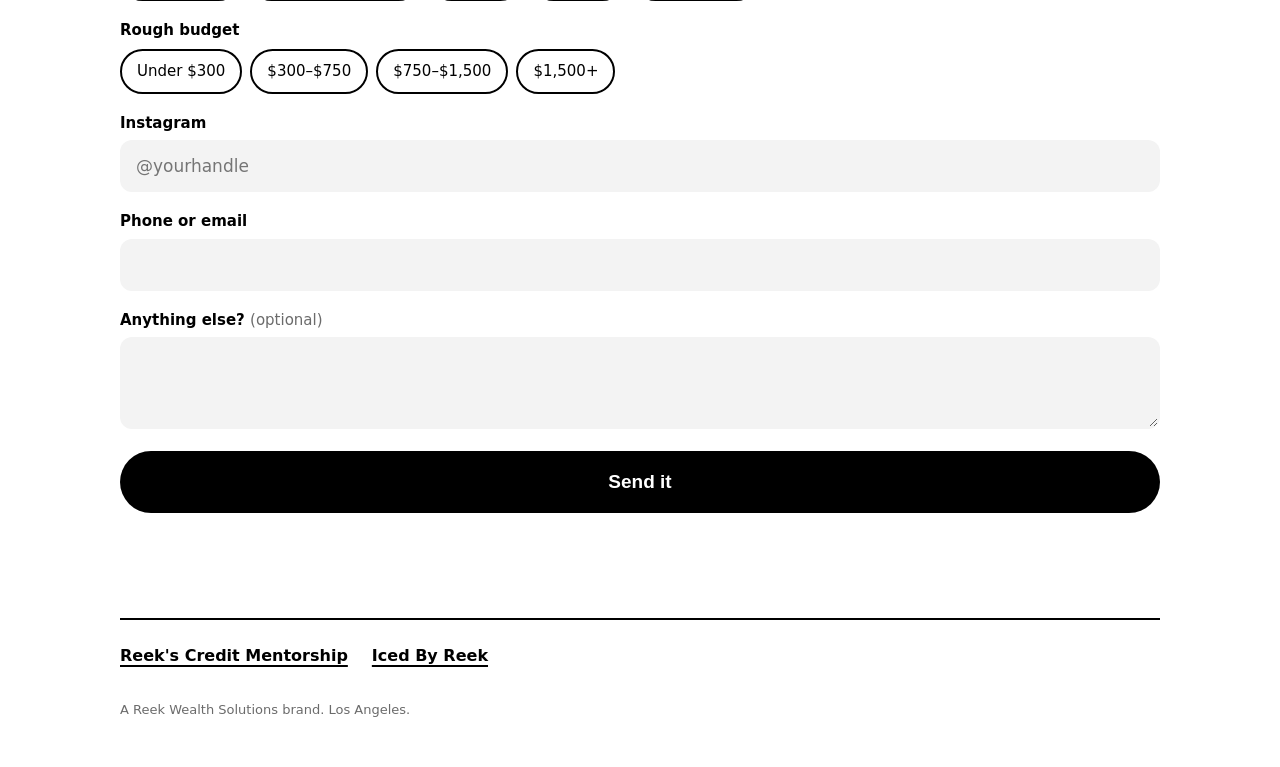
==== commit 4177f7bb: "BBR site: live assistant chat demo in hero, AI-first offers, credit repair niche callout Co-Authored" ====
--- a/bbr/index.html
+++ b/bbr/index.html
@@ -2,7 +2,7 @@
 <html lang="en"><head>
 <meta charset="utf-8"><meta name="viewport" content="width=device-width,initial-scale=1">
 <title>built by reek.</title>
-<meta name="description" content="I build your brand, your content, and the systems behind your business. A Reek Wealth Solutions brand from Los Angeles.">
+<meta name="description" content="AI assistants, websites and content systems for small businesses. Built by Reek in Los Angeles.">
 <meta property="og:title" content="built by reek.">
 <meta property="og:description" content="Brands, content and systems for people building something.">
 <meta property="og:image" content="https://reeksolutions.github.io/bbr/og.jpg">
@@ -87,6 +87,45 @@
 .more a{font-weight:800;text-decoration:underline;text-underline-offset:4px;text-decoration-thickness:2px}
 .foot{padding:8px 0 48px;color:var(--soft);font-size:13px}
 
+
+/* hero layout */
+.hero{display:grid;gap:28px}
+@media (min-width:900px){.page.wide{max-width:1080px}.hero{grid-template-columns:1.1fr .9fr;align-items:center;gap:56px;padding-top:40px}}
+
+/* live phone demo */
+.phone{justify-self:center;width:min(340px,100%);background:#000;border-radius:44px;padding:12px;box-shadow:0 30px 60px -25px rgba(0,0,0,.45)}
+.screen{background:#fff;border-radius:34px;height:560px;overflow:hidden;display:flex;flex-direction:column}
+.chat-top{display:flex;align-items:center;gap:10px;padding:16px 16px 12px;border-bottom:1px solid var(--rule)}
+.chat-top .av{width:34px;height:34px;border-radius:50%;background:#000;color:#fff;font-weight:800;font-size:11px;letter-spacing:-.05em;display:flex;align-items:center;justify-content:center}
+.chat-top b{display:block;font-weight:800;font-size:15px;line-height:1.1}
+.chat-top small{color:var(--soft);font-size:12px}
+.feed{flex:1;display:flex;flex-direction:column;justify-content:flex-end;gap:8px;padding:14px 12px;overflow:hidden}
+.b{max-width:82%;padding:10px 13px;border-radius:18px;font-size:14px;line-height:1.35}
+.b.me{align-self:flex-end;background:#000;color:#fff;border-bottom-right-radius:6px}
+.b.bot{align-self:flex-start;background:var(--wash);border-bottom-left-radius:6px}
+.b.ping{align-self:stretch;max-width:none;background:#fff;border:2px solid #000;border-radius:16px;font-weight:800}
+.b.ping span{display:block;font-weight:500;color:var(--soft);font-size:13px;margin-top:2px}
+.voice{display:flex;align-items:center;gap:8px}
+.voice i{display:flex;align-items:center;gap:2px;height:18px}
+.voice i u{display:block;width:3px;border-radius:2px;background:#fff}
+.voice small{font-size:12px;opacity:.75}
+.heard{display:block;font-size:12px;opacity:.7;margin-top:4px}
+.typing{display:flex;gap:4px;padding:13px 14px}
+.typing u{width:7px;height:7px;border-radius:50%;background:#999;animation:blink 1s infinite}
+.typing u:nth-child(2){animation-delay:.15s}.typing u:nth-child(3){animation-delay:.3s}
+@keyframes blink{0%,80%,100%{opacity:.25}40%{opacity:1}}
+.slides{display:flex;gap:6px;margin-top:8px}
+.slides img{width:62px;height:78px;object-fit:cover;border-radius:8px;display:block}
+.demo-note{text-align:center;color:var(--soft);font-size:13px;margin-top:12px}
+.in{animation:pop .35s cubic-bezier(.2,.8,.2,1)}
+@keyframes pop{from{opacity:0;transform:translateY(10px) scale(.98)}to{opacity:1;transform:none}}
+@media (prefers-reduced-motion:reduce){.in{animation:none}.typing u{animation:none}}
+
+/* niche callout */
+.niche{margin-top:18px;background:#000;color:#fff;border-radius:22px;padding:22px}
+.niche h3{font-weight:800;font-size:22px;letter-spacing:-.02em}
+.niche p{margin-top:8px;color:#cfcfcf;font-size:16px;max-width:52ch}
+
 /* one load moment */
 @media (prefers-reduced-motion:no-preference){
  .big span{opacity:0;transform:translateY(.25em);animation:up .7s cubic-bezier(.2,.8,.2,1) forwards}
@@ -96,23 +135,34 @@
 @media (min-width:640px){.wall img{height:420px}.what{font-size:23px}}
 </style></head><body>
 
-<div class="top"><div class="page">
+<div class="top"><div class="page wide">
  <a class="mark" href="#" aria-label="built by reek, home">bbr.</a>
  <a class="pill" href="#start">Start your build</a>
 </div></div>
 
-<main class="page">
+<main class="page wide">
  <section class="hero">
-  <h1 class="big" aria-label="built by reek."><span>built</span><span>by</span><span class="end">reek<b></b></span></h1>
-  <p class="what">I make the brand, the content, and the systems behind your business.</p>
-  <p class="who">Built with AI, checked by me. For barbers, coaches, creators and anyone launching something real.</p>
-  <a class="cta" href="#start">Start your build</a>
-  <a class="alt" href="https://ig.me/m/builtbyreek">or DM me "BUILD" on Instagram</a>
+  <div>
+   <h1 class="big" aria-label="built by reek."><span>built</span><span>by</span><span class="end">reek<b></b></span></h1>
+   <p class="what">I build AI assistants, websites and content systems for small businesses.</p>
+   <p class="who">This assistant runs my own business. I can build one for yours. Built from my phone in LA.</p>
+   <a class="cta" href="#start">Start your build</a>
+   <a class="alt" href="https://ig.me/m/builtbyreek">or DM me "BUILD" on Instagram</a>
+  </div>
+  <figure>
+   <div class="phone" aria-label="Demo of a business assistant chat">
+    <div class="screen">
+     <div class="chat-top"><div class="av">bbr.</div><div><b>Business assistant</b><small>online</small></div></div>
+     <div class="feed" id="feed" aria-live="off"></div>
+    </div>
+   </div>
+   <figcaption class="demo-note">Demo with sample numbers. Talk to it, it talks back.</figcaption>
+  </figure>
  </section>
 
  <section class="sec">
   <h2>Stuff I built this month</h2>
-  <p class="note">All for my own brand. Swipe through.</p>
+  <p class="note">All for my own brands, made with the same tools I use for clients. Swipe through.</p>
   <div class="wall">
    <figure><img src="work/flyer.jpg" alt="Mentorship flyer listing what members get" loading="lazy" width="272" height="340"><figcaption>Mentorship flyer</figcaption></figure>
    <figure><img src="work/intro.jpg" alt="Intro video cover" loading="lazy" width="191" height="340"><figcaption>Branded intro video</figcaption></figure>
@@ -125,10 +175,12 @@
  <section class="sec">
   <h2>What I can build for you</h2>
   <div class="offers">
-   <div class="offer"><h3>Launch kit</h3><p>Your logo and colors, a landing page that takes payments, and a community your customers join after they buy.</p><p class="for">For: anyone starting a paid offer, membership or class.</p></div>
-   <div class="offer"><h3>Content every month</h3><p>Your videos edited in your brand, plus covers, captions, carousels and scripts. You film, I handle the rest.</p><p class="for">For: people who post, or know they should.</p></div>
-   <div class="offer"><h3>Business on autopilot</h3><p>Client forms, a bot that tracks your customers, auto-replies, and a morning text with your numbers.</p><p class="for">For: owners drowning in DMs and paperwork.</p></div>
+   <div class="offer"><h3>An AI assistant for your business</h3><p>Answers your customers' questions, books appointments, tracks your clients, and texts you when something needs you. Works by voice note.</p><p class="for">For: owners drowning in DMs, calls and follow-ups.</p></div>
+   <div class="offer"><h3>Lead forms that ping your phone</h3><p>Someone fills out your form, your phone buzzes with their info. No more leads sitting in an inbox.</p><p class="for">For: anyone who loses customers to slow replies.</p></div>
+   <div class="offer"><h3>A website or link page</h3><p>A clean page in your colors with your services, your work, and a way to book or pay.</p><p class="for">For: businesses that live in their IG bio.</p></div>
+   <div class="offer"><h3>Content every month</h3><p>Videos edited in your brand, plus covers, captions, carousels and ad creatives. You film, I handle the rest.</p><p class="for">For: people who post, or know they should.</p></div>
   </div>
+  <div class="niche"><h3>Run a credit repair business?</h3><p>I built my own: client intake, dispute rounds, results-check reminders and payment pings, all from one chat. I can set up the same for you.</p></div>
  </section>
 
  <section class="sec">
@@ -149,9 +201,10 @@
    <label>Your business<input name="business" placeholder="Barbershop, clothing brand, coaching…"></label>
    <fieldset><legend>What do you need?</legend>
     <div class="chips">
-     <label><input type="radio" name="need" value="Launch kit"><span>Launch kit</span></label>
-     <label><input type="radio" name="need" value="Content every month"><span>Content every month</span></label>
-     <label><input type="radio" name="need" value="Business on autopilot"><span>Business on autopilot</span></label>
+     <label><input type="radio" name="need" value="AI assistant"><span>AI assistant</span></label>
+     <label><input type="radio" name="need" value="Lead form + phone pings"><span>Lead form + pings</span></label>
+     <label><input type="radio" name="need" value="Website or link page"><span>Website</span></label>
+     <label><input type="radio" name="need" value="Content every month"><span>Content</span></label>
      <label><input type="radio" name="need" value="Not sure yet"><span>Not sure yet</span></label>
     </div></fieldset>
    <fieldset><legend>Rough budget</legend>
@@ -176,6 +229,33 @@
  </nav>
  <p class="foot">A Reek Wealth Solutions brand. Los Angeles.</p>
 </main>
+<script>
+(function(){
+ var feed=document.getElementById('feed'); if(!feed) return;
+ var reduce=window.matchMedia('(prefers-reduced-motion: reduce)').matches;
+ function wave(){var h=[6,12,16,9,14,7,15,10,5,12,8,14];return '<i>'+h.map(function(x){return '<u style="height:'+x+'px"></u>'}).join('')+'</i>'}
+ var steps=[
+  {c:'me',h:'<span class="voice">&#9654; '+wave()+' <small>0:03</small></span><span class="heard">"How many clients I got?"</span>'},
+  {c:'bot',h:'You got 12 clients. 3 are due for a results check today: Maya, Jordan and Chris.',t:1},
+  {c:'ping',h:'New member joined<span>Jordan just signed up. Active members: 13</span>'},
+  {c:'me',h:'Make me a carousel about paying yourself first'},
+  {c:'bot',h:'Done. 5 slides in your colors, caption included.<div class="slides"><img src="work/carousel.jpg" alt=""><img src="work/result.jpg" alt=""><img src="work/flyer.jpg" alt=""></div>',t:1}
+ ];
+ function add(st){var d=document.createElement('div');d.className='b '+st.c+(reduce?'':' in');d.innerHTML=st.h;feed.appendChild(d);trim();return d}
+ function trim(){while(feed.scrollHeight>feed.clientHeight+2&&feed.children.length>1){feed.removeChild(feed.firstChild)}}
+ if(reduce){steps.forEach(add);return}
+ var i=0;
+ function next(){
+  if(i>=steps.length){setTimeout(function(){feed.innerHTML='';i=0;next()},3500);return}
+  var st=steps[i++];
+  if(st.t){var ty=add({c:'bot typing',h:'<u></u><u></u><u></u>'});setTimeout(function(){feed.removeChild(ty);add(st);setTimeout(next,1600)},1100)}
+  else{add(st);setTimeout(next,st.c==='ping'?2000:1300)}
+ }
+ var started=false;
+ function go(){if(!started){started=true;setTimeout(next,700)}}
+ if('IntersectionObserver' in window){new IntersectionObserver(function(e){if(e[0].isIntersecting)go()}).observe(feed)}else go();
+})();
+</script>
 <script>
 (function(){
  var f=document.getElementById('lead'), msg=f.querySelector('.msg'), btn=f.querySelector('button');
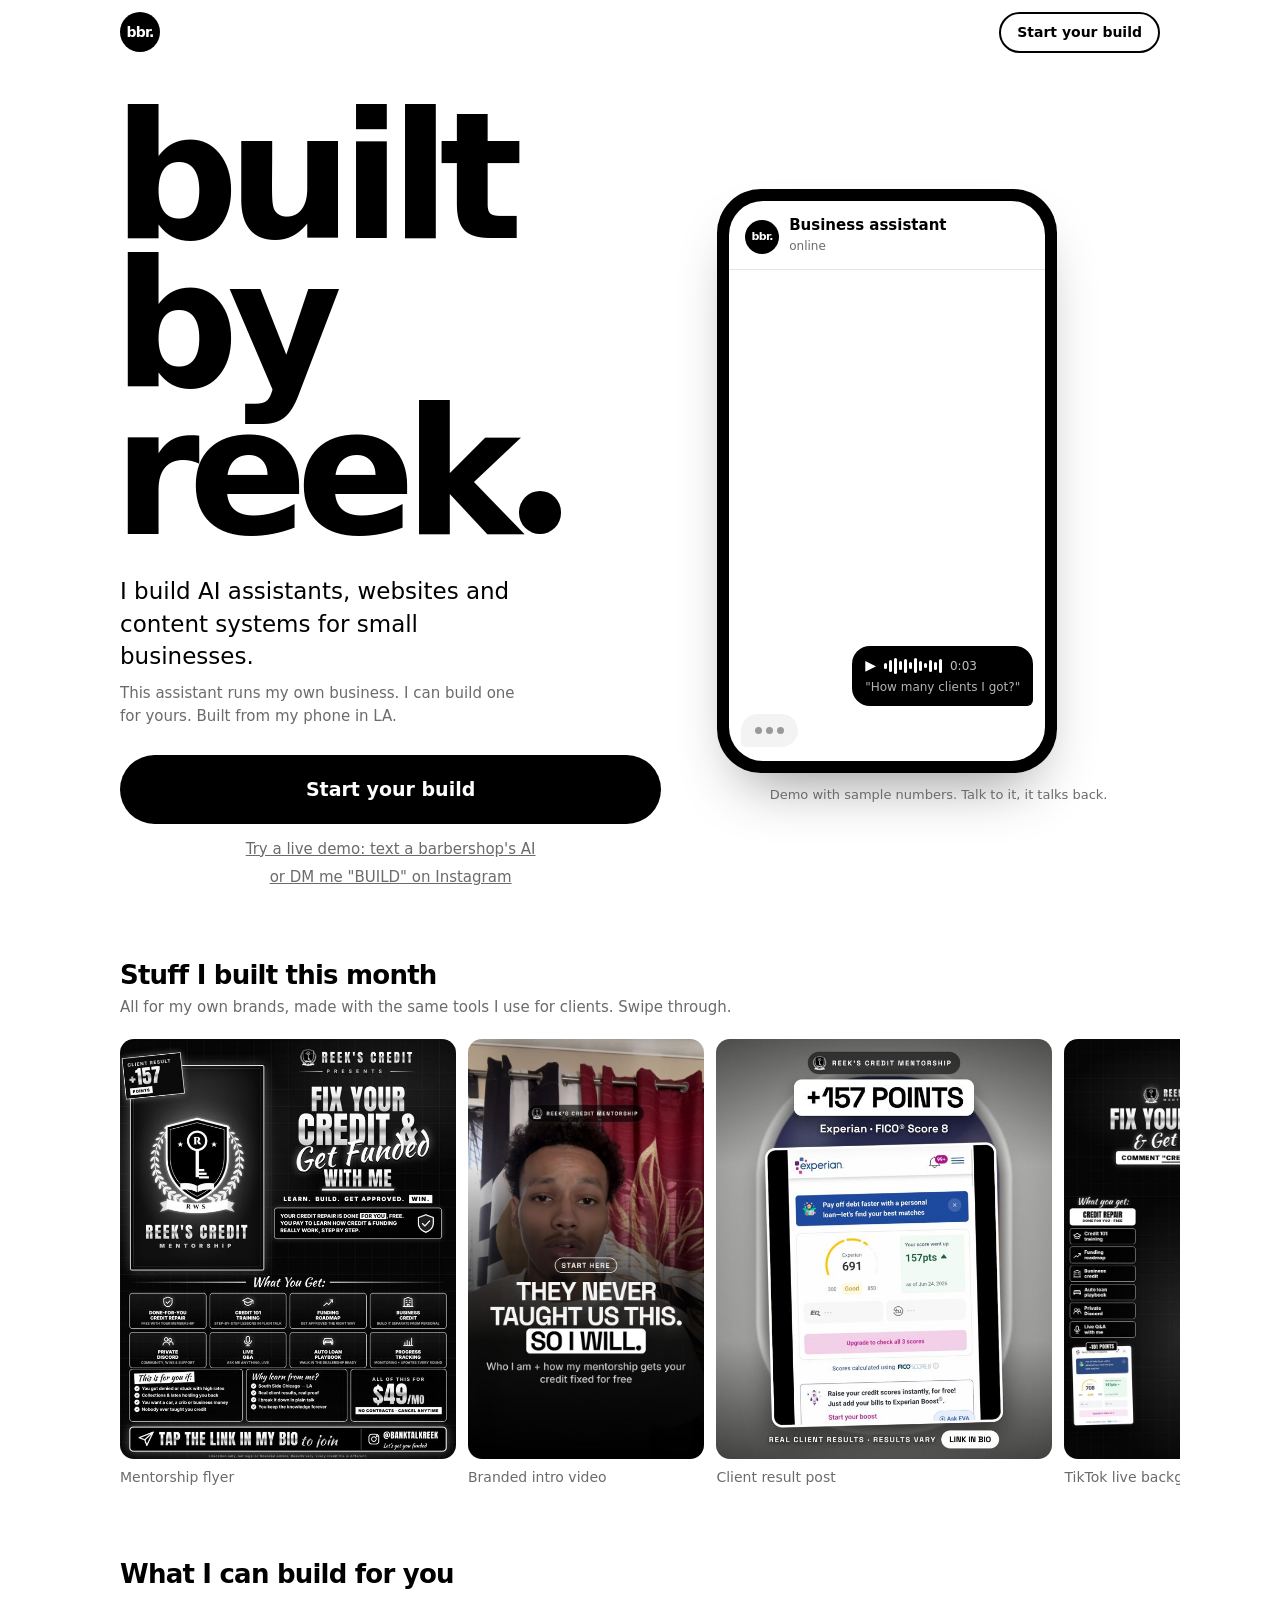
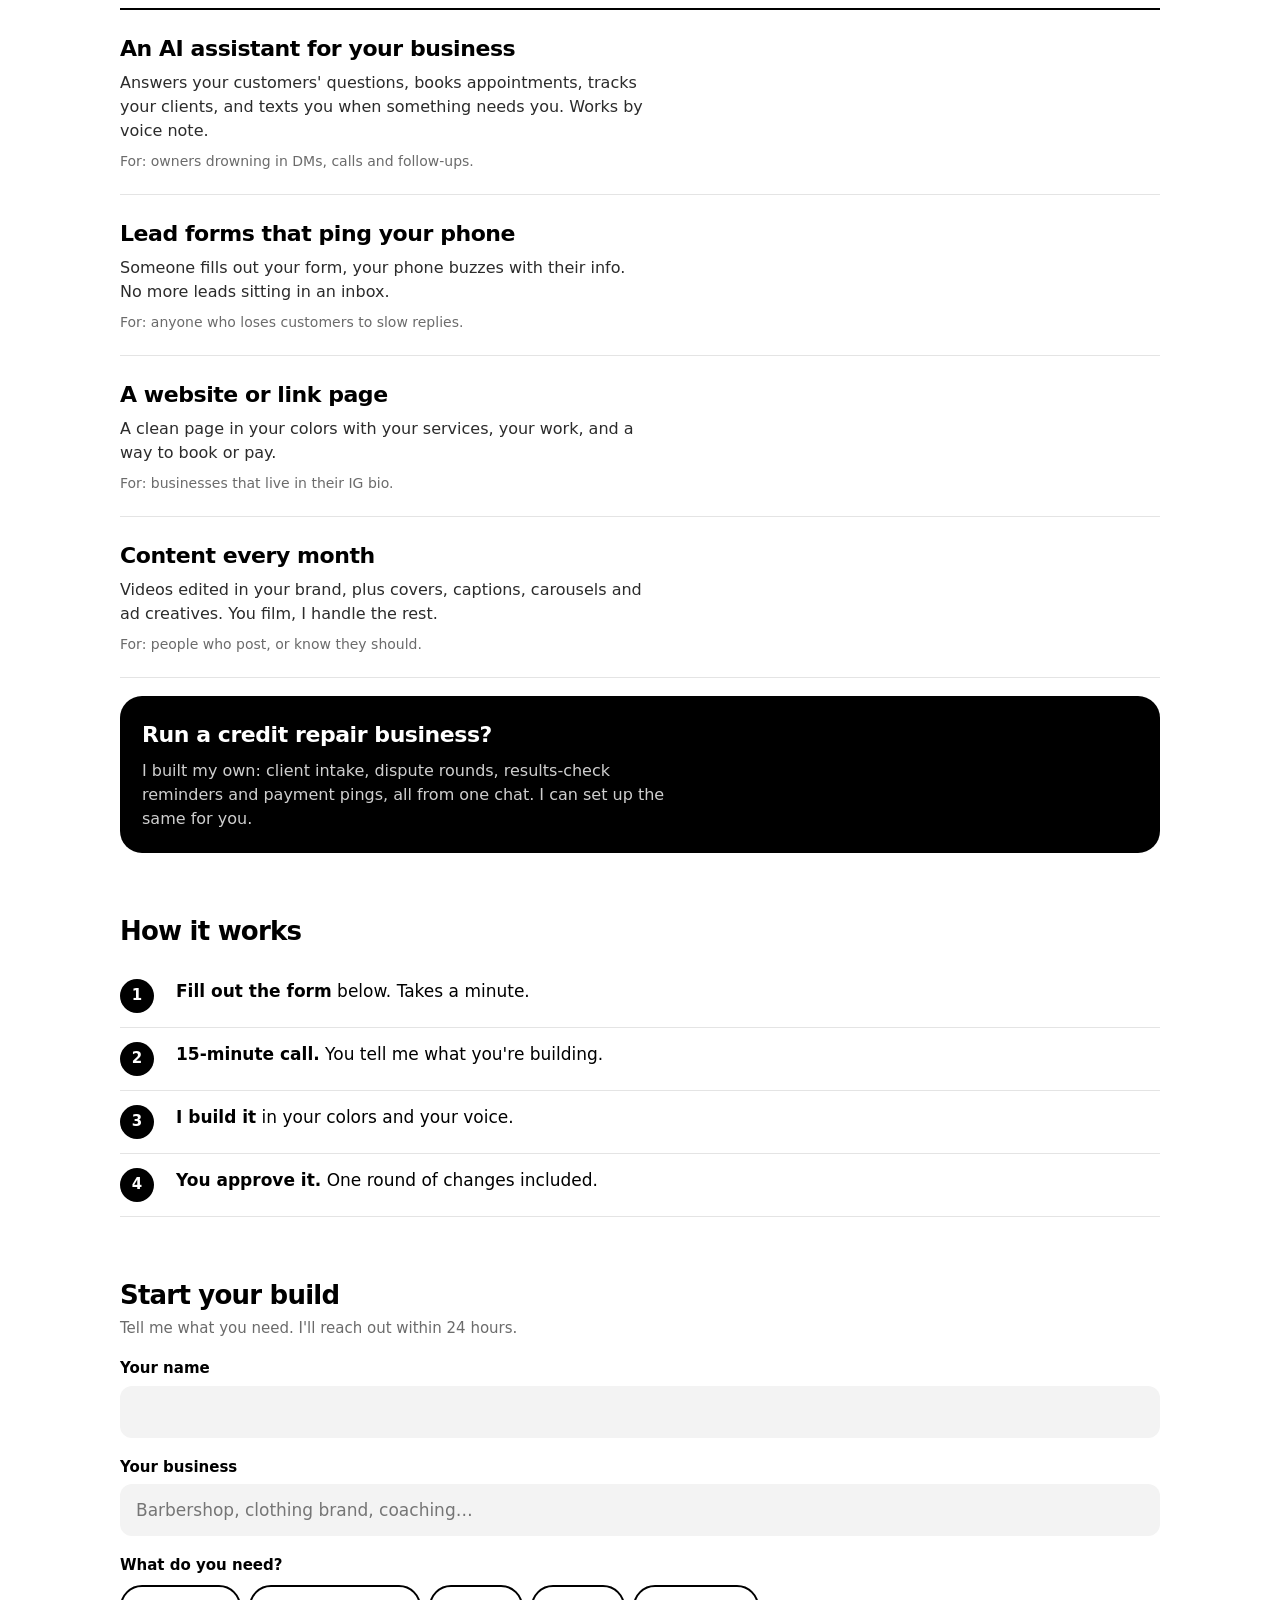
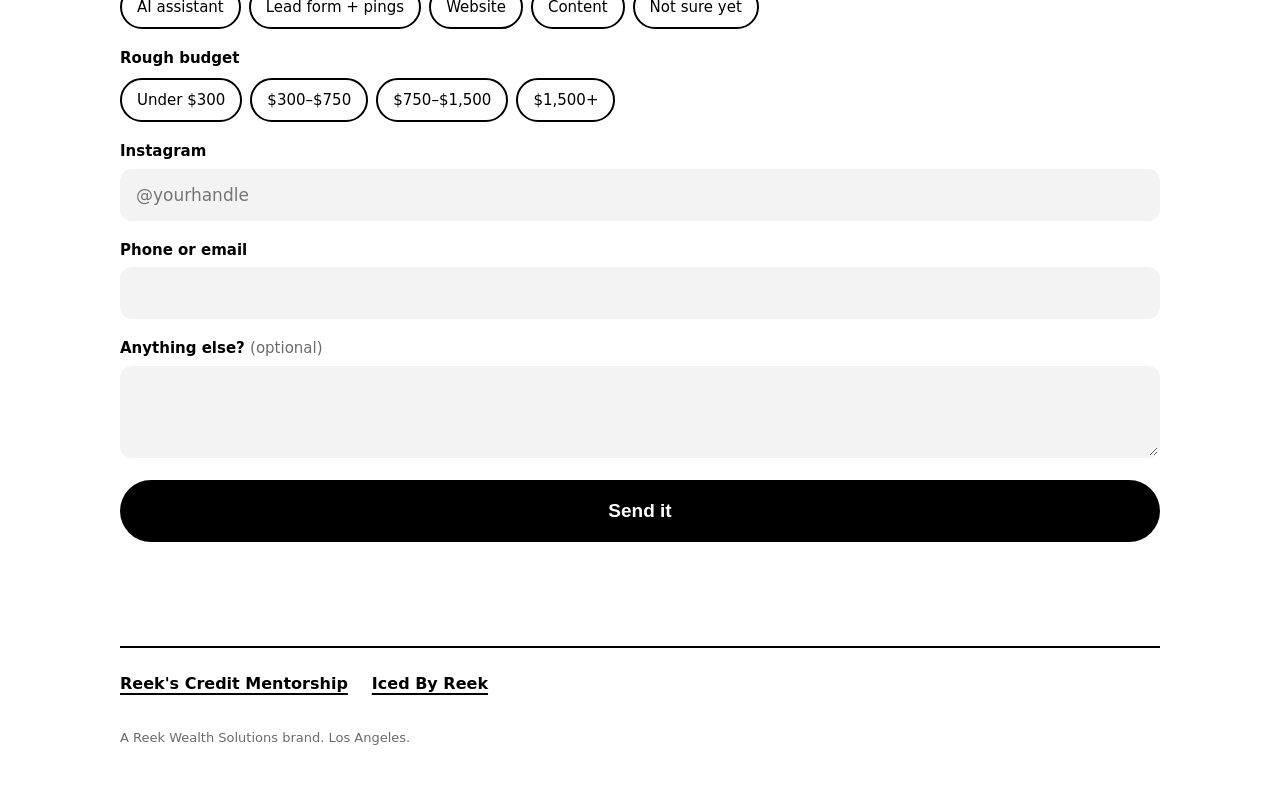
==== commit 0c5328af: "BBR: live barbershop AI demo page + link from hero Co-Authored-By: Claude Opus 5.5 <noreply@anthropi" ====
--- a/bbr/index.html
+++ b/bbr/index.html
@@ -147,7 +147,8 @@
    <p class="what">I build AI assistants, websites and content systems for small businesses.</p>
    <p class="who">This assistant runs my own business. I can build one for yours. Built from my phone in LA.</p>
    <a class="cta" href="#start">Start your build</a>
-   <a class="alt" href="https://ig.me/m/builtbyreek">or DM me "BUILD" on Instagram</a>
+   <a class="alt" href="demo/barber.html">Try a live demo: text a barbershop's AI</a>
+   <a class="alt" href="https://ig.me/m/builtbyreek" style="margin-top:6px">or DM me "BUILD" on Instagram</a>
   </div>
   <figure>
    <div class="phone" aria-label="Demo of a business assistant chat">
